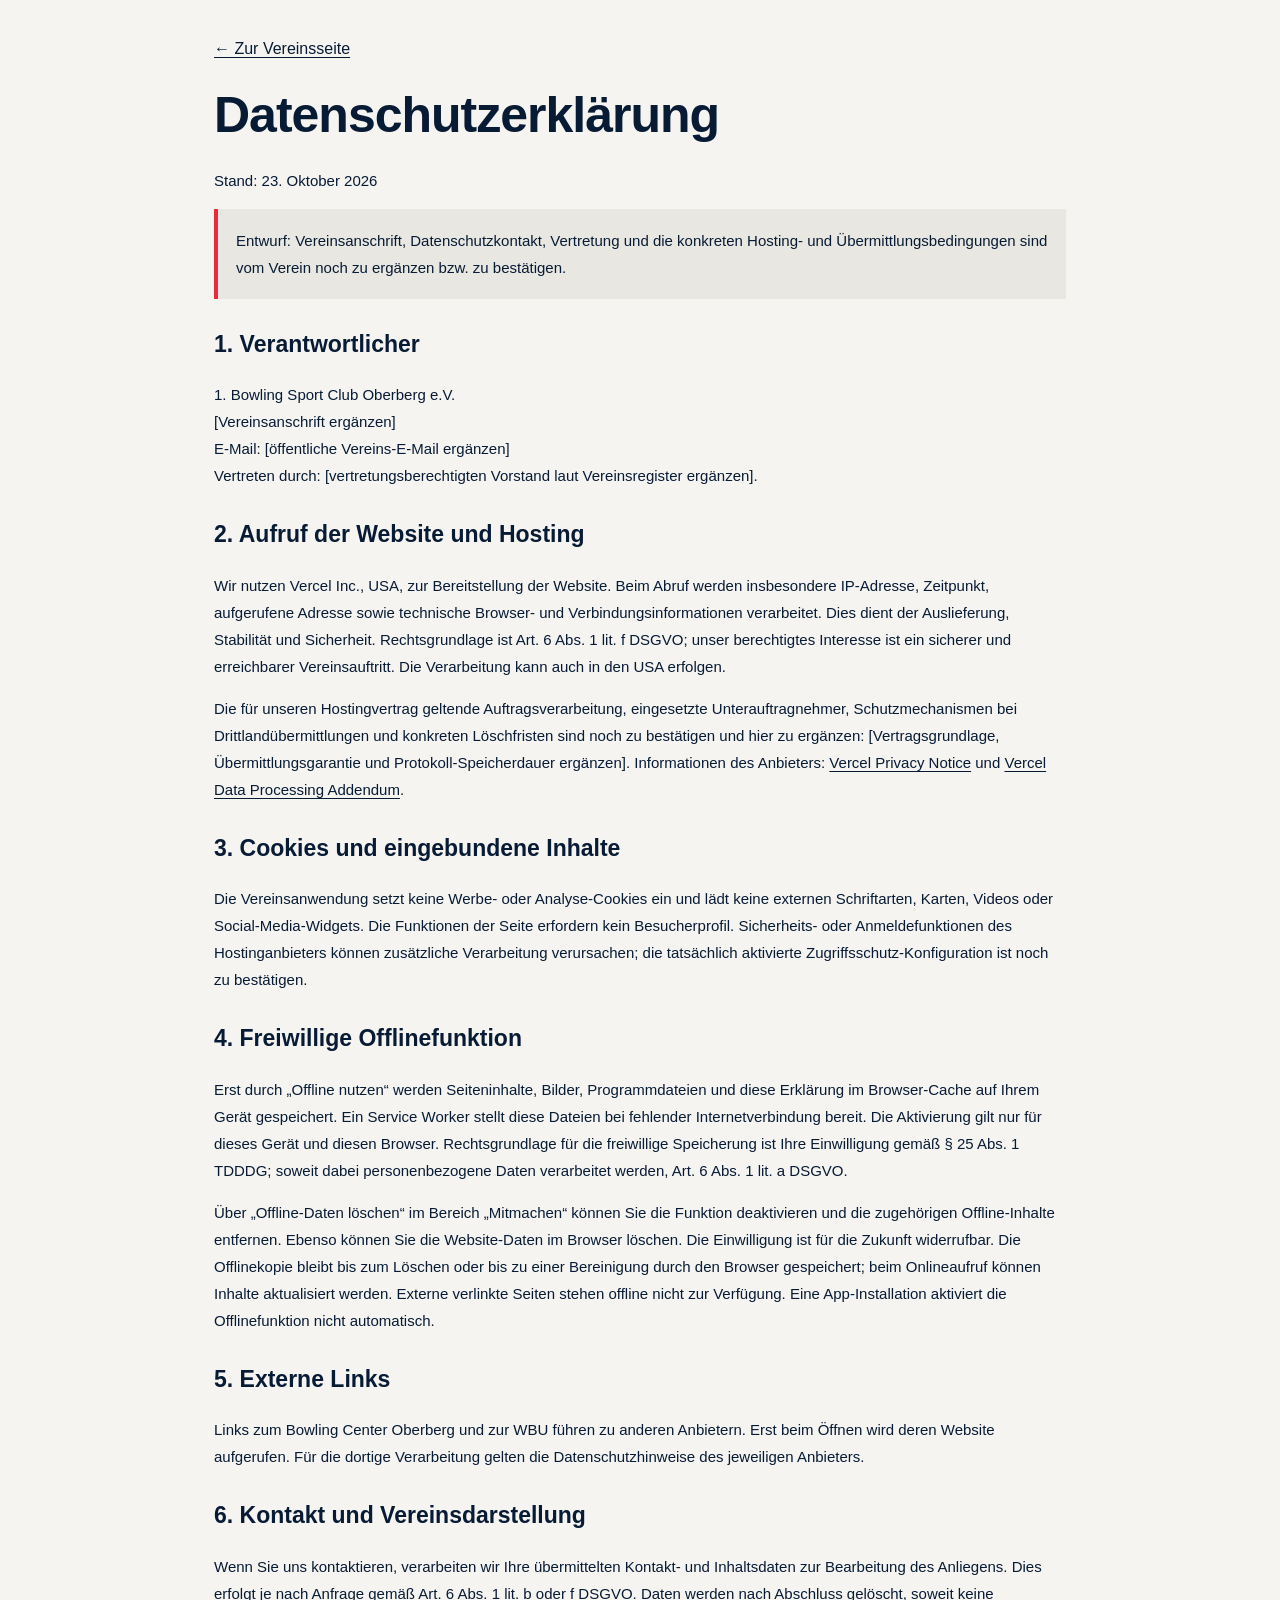
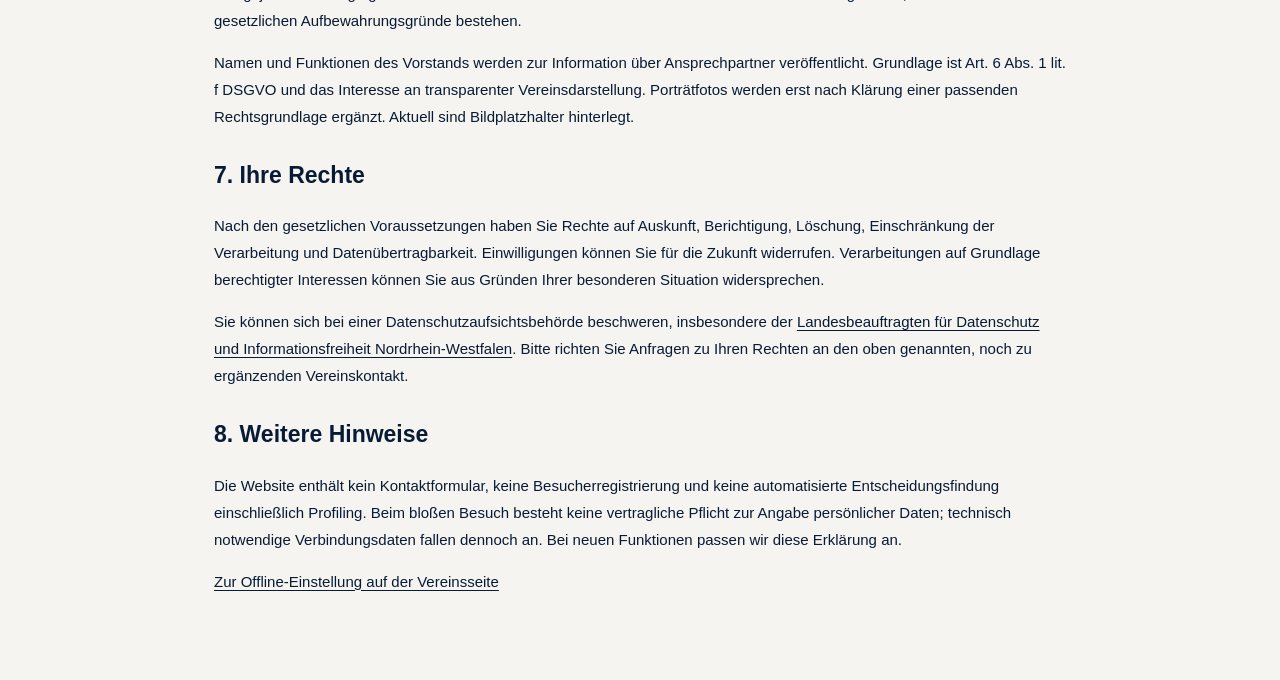
==== datenschutz.html @ ac8f7cce "Add tailored privacy notice draft with hosting, optional offline storage and rights" ====
<!doctype html>
<html lang="de"><head><meta charset="utf-8"><meta name="viewport" content="width=device-width,initial-scale=1"><meta name="robots" content="noindex,nofollow"><meta name="theme-color" content="#071b35"><title>Datenschutz · 1. BSC Oberberg e.V.</title><link rel="stylesheet" href="/style.css"><style>.privacy-page{max-width:900px;margin:auto;padding:40px 24px 70px}.privacy-page h1{font-size:clamp(32px,6vw,50px);letter-spacing:-1px}.privacy-page h2{font-size:23px;letter-spacing:0;margin-top:32px}.privacy-page p{font-size:15px;line-height:1.8}.privacy-page a{text-decoration:underline;text-underline-offset:3px}.privacy-note{padding:18px;border-left:4px solid #e92c39;background:#e9e7e1}</style></head><body><main class="privacy-page"><a href="/">← Zur Vereinsseite</a><h1>Datenschutzerklärung</h1><p>Stand: 23. Oktober 2026</p><p class="privacy-note">Entwurf: Vereinsanschrift, Datenschutzkontakt, Vertretung und die konkreten Hosting- und Übermittlungsbedingungen sind vom Verein noch zu ergänzen bzw. zu bestätigen.</p>
<h2>1. Verantwortlicher</h2><p>1. Bowling Sport Club Oberberg e.V.<br>[Vereinsanschrift ergänzen]<br>E-Mail: [öffentliche Vereins-E-Mail ergänzen]<br>Vertreten durch: [vertretungsberechtigten Vorstand laut Vereinsregister ergänzen].</p>
<h2>2. Aufruf der Website und Hosting</h2><p>Wir nutzen Vercel Inc., USA, zur Bereitstellung der Website. Beim Abruf werden insbesondere IP-Adresse, Zeitpunkt, aufgerufene Adresse sowie technische Browser- und Verbindungsinformationen verarbeitet. Dies dient der Auslieferung, Stabilität und Sicherheit. Rechtsgrundlage ist Art. 6 Abs. 1 lit. f DSGVO; unser berechtigtes Interesse ist ein sicherer und erreichbarer Vereinsauftritt. Die Verarbeitung kann auch in den USA erfolgen.</p><p>Die für unseren Hostingvertrag geltende Auftragsverarbeitung, eingesetzte Unterauftragnehmer, Schutzmechanismen bei Drittlandübermittlungen und konkreten Löschfristen sind noch zu bestätigen und hier zu ergänzen: [Vertragsgrundlage, Übermittlungsgarantie und Protokoll-Speicherdauer ergänzen]. Informationen des Anbieters: <a href="https://vercel.com/legal/privacy-notice" target="_blank" rel="noopener noreferrer">Vercel Privacy Notice</a> und <a href="https://vercel.com/legal/dpa" target="_blank" rel="noopener noreferrer">Vercel Data Processing Addendum</a>.</p>
<h2>3. Cookies und eingebundene Inhalte</h2><p>Die Vereinsanwendung setzt keine Werbe- oder Analyse-Cookies ein und lädt keine externen Schriftarten, Karten, Videos oder Social-Media-Widgets. Die Funktionen der Seite erfordern kein Besucherprofil. Sicherheits- oder Anmeldefunktionen des Hostinganbieters können zusätzliche Verarbeitung verursachen; die tatsächlich aktivierte Zugriffsschutz-Konfiguration ist noch zu bestätigen.</p>
<h2>4. Freiwillige Offlinefunktion</h2><p>Erst durch „Offline nutzen“ werden Seiteninhalte, Bilder, Programmdateien und diese Erklärung im Browser-Cache auf Ihrem Gerät gespeichert. Ein Service Worker stellt diese Dateien bei fehlender Internetverbindung bereit. Die Aktivierung gilt nur für dieses Gerät und diesen Browser. Rechtsgrundlage für die freiwillige Speicherung ist Ihre Einwilligung gemäß § 25 Abs. 1 TDDDG; soweit dabei personenbezogene Daten verarbeitet werden, Art. 6 Abs. 1 lit. a DSGVO.</p><p>Über „Offline-Daten löschen“ im Bereich „Mitmachen“ können Sie die Funktion deaktivieren und die zugehörigen Offline-Inhalte entfernen. Ebenso können Sie die Website-Daten im Browser löschen. Die Einwilligung ist für die Zukunft widerrufbar. Die Offlinekopie bleibt bis zum Löschen oder bis zu einer Bereinigung durch den Browser gespeichert; beim Onlineaufruf können Inhalte aktualisiert werden. Externe verlinkte Seiten stehen offline nicht zur Verfügung. Eine App-Installation aktiviert die Offlinefunktion nicht automatisch.</p>
<h2>5. Externe Links</h2><p>Links zum Bowling Center Oberberg und zur WBU führen zu anderen Anbietern. Erst beim Öffnen wird deren Website aufgerufen. Für die dortige Verarbeitung gelten die Datenschutzhinweise des jeweiligen Anbieters.</p>
<h2>6. Kontakt und Vereinsdarstellung</h2><p>Wenn Sie uns kontaktieren, verarbeiten wir Ihre übermittelten Kontakt- und Inhaltsdaten zur Bearbeitung des Anliegens. Dies erfolgt je nach Anfrage gemäß Art. 6 Abs. 1 lit. b oder f DSGVO. Daten werden nach Abschluss gelöscht, soweit keine gesetzlichen Aufbewahrungsgründe bestehen.</p><p>Namen und Funktionen des Vorstands werden zur Information über Ansprechpartner veröffentlicht. Grundlage ist Art. 6 Abs. 1 lit. f DSGVO und das Interesse an transparenter Vereinsdarstellung. Porträtfotos werden erst nach Klärung einer passenden Rechtsgrundlage ergänzt. Aktuell sind Bildplatzhalter hinterlegt.</p>
<h2>7. Ihre Rechte</h2><p>Nach den gesetzlichen Voraussetzungen haben Sie Rechte auf Auskunft, Berichtigung, Löschung, Einschränkung der Verarbeitung und Datenübertragbarkeit. Einwilligungen können Sie für die Zukunft widerrufen. Verarbeitungen auf Grundlage berechtigter Interessen können Sie aus Gründen Ihrer besonderen Situation widersprechen.</p><p>Sie können sich bei einer Datenschutzaufsichtsbehörde beschweren, insbesondere der <a href="https://www.ldi.nrw.de/" target="_blank" rel="noopener noreferrer">Landesbeauftragten für Datenschutz und Informationsfreiheit Nordrhein-Westfalen</a>. Bitte richten Sie Anfragen zu Ihren Rechten an den oben genannten, noch zu ergänzenden Vereinskontakt.</p>
<h2>8. Weitere Hinweise</h2><p>Die Website enthält kein Kontaktformular, keine Besucherregistrierung und keine automatisierte Entscheidungsfindung einschließlich Profiling. Beim bloßen Besuch besteht keine vertragliche Pflicht zur Angabe persönlicher Daten; technisch notwendige Verbindungsdaten fallen dennoch an. Bei neuen Funktionen passen wir diese Erklärung an.</p><p><a href="/#mitmachen">Zur Offline-Einstellung auf der Vereinsseite</a></p></main></body></html>
---- style.css ----
:root{--navy:#071b35;--red:#e92c39;--paper:#f5f4f0;--muted:#a8b5c7}*{box-sizing:border-box}html{scroll-behavior:smooth;scroll-padding-top:90px}body{margin:0;color:var(--navy);font-family:Arial,Helvetica,sans-serif;background:var(--paper)}a{color:inherit;text-decoration:none}button{font:inherit;cursor:pointer}button:focus-visible,a:focus-visible,summary:focus-visible{outline:3px solid #ed4a57;outline-offset:5px} .preview{background:#e9e7e1;text-align:center;padding:9px 15px;font-size:10px;letter-spacing:1.8px;font-weight:700}.preview span{font-weight:400;letter-spacing:.5px}header{height:97px;display:flex;align-items:center;justify-content:space-between;padding:0 7%;background:var(--navy);color:white;border-bottom:1px solid #ffffff1a}.brand{display:flex;align-items:center;gap:14px;font-weight:800;letter-spacing:1px}.brand img{height:64px;width:64px;object-fit:contain}.brand small{display:block;font-size:10px;font-weight:400;color:#b9c3cf;margin-top:7px;letter-spacing:1.4px}nav{display:flex;align-items:center;gap:34px;font-size:13px}.nav-cta{border:1px solid #ffffff50;padding:13px 20px}.nav-cta span{margin-left:15px}.menu{display:none}.hero{background:var(--navy);color:white;min-height:690px;display:grid;grid-template-columns:1.05fr 1fr;padding:72px 7% 85px;position:relative;overflow:hidden}.eyebrow{font-size:10px;letter-spacing:2.8px;font-weight:700;display:flex;align-items:center;gap:10px;color:#c7cfda}.eyebrow>span{width:7px;height:7px;background:var(--red);border-radius:100%}h1{font-size:clamp(55px,5.9vw,90px);line-height:1.02;letter-spacing:-4px;margin:32px 0 26px;font-weight:850}em{font-style:normal;color:var(--red)}.hero p{color:#b8c4d3;line-height:1.8;font-size:15px;max-width:420px}.actions{display:flex;align-items:center;gap:28px;margin-top:32px}.button{display:inline-flex;justify-content:space-between;align-items:center;gap:24px;padding:18px 22px;font-size:12px;font-weight:700;border:0}.red{background:var(--red);color:white}.button:hover{filter:brightness(1.1)}.text-link{font-size:12px}.text-link span{margin-left:12px}.hero-art{position:relative;display:flex;align-items:center;justify-content:center;isolation:isolate}.hero-art>img{width:95%;max-width:510px;position:relative;z-index:1;filter:drop-shadow(0 22px 28px #0004)}.orbit{position:absolute;border:1px solid #ffffff0d;border-radius:50%;width:530px;height:530px;z-index:-1}.orbit.two{width:650px;height:650px}.hero-art:before{content:"";position:absolute;width:80%;height:80%;background:radial-gradient(ellipse,#234b713d,transparent 70%);z-index:-1}.vertical{position:absolute;right:-45px;writing-mode:vertical-rl;font-size:8px;letter-spacing:3px;color:#8797ad}.year{position:absolute;right:4%;bottom:-25px;display:flex;align-items:center;gap:15px}.year b{font-size:35px;font-style:italic;letter-spacing:-1px}.year span{width:90px;font-size:8px;letter-spacing:1.5px;line-height:1.8;color:#8797ad}.scroll{position:absolute;bottom:28px;left:7%;font-size:8px;letter-spacing:2px;color:#a8b5c7}.scroll span{margin-left:25px;font-size:16px}.ticker{display:flex;gap:45px;align-items:center;justify-content:center;background:var(--red);color:white;padding:21px 10px;overflow:hidden;white-space:nowrap;font-size:12px;letter-spacing:2px;font-weight:700}.ticker b{font-size:20px}.section{padding:95px 7%}.dark{color:#687484}.about{display:grid;grid-template-columns:1.2fr 1fr;gap:45px 75px}h2{font-size:clamp(32px,3.4vw,49px);line-height:1.15;letter-spacing:-1.8px;margin:24px 0}h2 em{display:inline}.about-copy{padding-top:24px}.about-copy p{font-size:14px;line-height:1.85;color:#66707c}.about-copy .lead{font-size:18px;color:var(--navy);font-weight:700}.inline-link{font-size:12px;font-weight:700;display:inline-block;border-bottom:1px solid var(--red);padding-bottom:8px;margin-top:10px}.values{grid-column:1/-1;display:grid;grid-template-columns:repeat(3,1fr);border-top:1px solid #ccd0d3;margin-top:20px}.values article{padding:30px 35px 0 0}.values article+article{border-left:1px solid #ccd0d3;padding-left:35px}.values span{font-size:10px;color:var(--red);letter-spacing:2px}h3{font-size:23px;letter-spacing:-.5px;margin:20px 0 12px}.values p{font-size:13px;line-height:1.8;color:#66707c}.sport{display:grid;grid-template-columns:1fr 1fr;background:var(--navy);color:white;min-height:510px}.sport-copy{padding:75px 14% 65px 12%}.sport-copy p{font-size:14px;line-height:1.8;color:#b6c2d1}.sport-copy h2{font-size:46px}.sport-facts{display:flex;gap:55px;margin-top:30px}.sport-facts b{display:block;font-size:38px;letter-spacing:-2px}.sport-facts span{display:block;font-size:8px;letter-spacing:1.5px;color:#a8b5c7;margin-top:8px}.sport-visual{position:relative;overflow:hidden;background:#102944;min-height:500px}.lane{position:absolute;height:150%;width:55%;background:#ffffff05;transform:rotate(35deg);top:-20%;border-left:1px solid #ffffff0b}.l1{left:-10%}.l2{left:30%}.l3{left:70%}.sport-visual>span{position:absolute;left:14%;bottom:45px;font-size:11px;font-weight:700;line-height:1.8;letter-spacing:3px}.ball{position:absolute;left:27%;top:43%;height:195px;width:195px;border-radius:50%;background:var(--red);box-shadow:20px 28px 0 #06192c44;transform:rotate(-22deg)}.ball i{position:absolute;width:22px;height:26px;background:var(--navy);border-radius:50%;top:30%;left:40%}.ball i:nth-child(2){top:43%;left:60%}.ball i:nth-child(3){top:52%;left:34%}.pin{position:absolute;width:53px;height:185px;top:18%;left:52%;background:#f5f4f0;border-radius:45% 45% 30% 30%;transform:rotate(22deg);box-shadow:12px 15px 0 #06192c22}.pin:after{content:"";position:absolute;top:29%;left:0;width:100%;height:9px;background:var(--red);box-shadow:0 15px 0 var(--red)}.p2{left:66%;top:27%;transform:rotate(40deg)}.p3{left:36%;top:18%;transform:rotate(-7deg)}.section-top{display:flex;justify-content:space-between;align-items:center;gap:30px}.tabs{display:flex;border-bottom:1px solid #c8cdd2}.tabs button{background:none;border:0;color:#687484;padding:14px 20px;font-size:12px}.tabs button.active{border-bottom:2px solid var(--red);color:var(--navy);font-weight:700}.empty-state{border-top:1px solid #c8cdd2;border-bottom:1px solid #c8cdd2;display:flex;align-items:center;gap:35px;padding:35px 0;margin-top:22px}.calendar{font-size:40px;width:80px;height:90px;display:grid;place-items:center;background:#e9e8e3;color:var(--red)}.label{font-size:8px;letter-spacing:2px;color:#7a8490}.empty-state h3{margin:8px 0 10px;font-size:22px}.empty-state p{margin:0;font-size:13px;color:#687484;max-width:580px;line-height:1.7}.circle-link{margin-left:auto;border:1px solid #c8cdd2;border-radius:50%;min-width:45px;height:45px;display:grid;place-items:center}.join{background:#e9e7e1;display:grid;grid-template-columns:1fr 1fr;padding:80px 7%;gap:100px}.join .eyebrow{color:#687484}.join h2{font-size:55px}.join p{font-size:14px;line-height:1.8;max-width:430px;color:#626d7a}.pending{display:flex;align-items:center;gap:15px;border-top:1px solid #c5c7c8;padding-top:25px;margin-top:25px}.pending>span{font-size:27px;color:var(--red)}.pending b{display:block;font-size:13px}.pending small{display:block;font-size:12px;line-height:1.7;color:#687484;margin-top:7px}.faq h3{font-size:24px;margin-top:5px;margin-bottom:26px}details{border-top:1px solid #c5c7c8;padding:21px 0}details:last-of-type{border-bottom:1px solid #c5c7c8}summary{cursor:pointer;font-size:13px;font-weight:700;line-height:1.6}details p{font-size:13px!important}.install{background:var(--navy);color:white;margin-top:22px}.install[hidden]{display:none}footer{padding:45px 7% 25px;background:var(--navy);color:white}.footer-brand{display:flex;align-items:center;gap:20px}.footer-brand img{width:85px}.footer-brand b{font-size:14px;line-height:1.5}.footer-brand span{display:block;font-size:10px;color:#a8b5c7;margin-top:8px}.footer-bottom{border-top:1px solid #ffffff1a;margin-top:35px;padding-top:24px;display:flex;justify-content:space-between;font-size:10px;color:#a8b5c7}.footer-bottom>div{display:flex;gap:25px}.footer-bottom button{border:0;background:none;color:inherit;padding:0;font-size:inherit}dialog{border:0;padding:40px;max-width:570px;width:90%;color:var(--navy);background:var(--paper)}dialog::backdrop{background:#071b35cc}dialog h2{font-size:30px}dialog p{font-size:14px;line-height:1.8}#close-dialog{position:absolute;right:15px;top:10px;font-size:28px;background:none;border:0;color:var(--navy)}
@media(min-width:1600px){header,.hero,.section,.join,footer{padding-left:max(7%,calc((100vw - 1400px)/2));padding-right:max(7%,calc((100vw - 1400px)/2))}}@media(max-width:900px){header{padding:0 5%;height:85px}.hero{padding:55px 5% 80px;min-height:580px}h1{font-size:60px}.hero-art>img{width:110%}.vertical{display:none}.actions{gap:20px;flex-wrap:wrap}.section{padding:65px 5%}.about{gap:30px}.sport-copy{padding:50px 9%}.sport-copy h2{font-size:36px}.join{padding:65px 5%;gap:45px}.join h2{font-size:44px}.ticker{justify-content:flex-start;gap:30px}.sport-visual{min-height:480px}.ball{left:18%;width:160px;height:160px}.pin{width:44px;height:155px}.footer-bottom{gap:20px;flex-wrap:wrap}}@media(max-width:620px){.preview{font-size:8px;letter-spacing:1px}.preview span{font-size:8px}.brand{font-size:12px;gap:9px}.brand img{width:47px;height:47px}.brand small{font-size:8px}.menu{display:flex;align-items:center;gap:12px;background:transparent;border:1px solid #ffffff40;color:white;font-size:11px;padding:10px}nav{display:none;position:absolute;top:112px;left:0;right:0;background:var(--navy);z-index:10;padding:25px 7%;border-bottom:1px solid #ffffff30;flex-wrap:wrap;gap:25px}nav.open{display:flex}.hero{grid-template-columns:1fr;padding:40px 7% 65px}.hero-copy{z-index:2}h1{font-size:57px;letter-spacing:-2.8px;margin-top:25px}.eyebrow{font-size:8px;letter-spacing:2px}.hero p{font-size:13px;max-width:350px}.actions{gap:22px}.button{padding:16px 18px;font-size:11px}.text-link{font-size:11px}.hero-art{height:330px;margin-top:35px}.hero-art>img{height:320px;width:auto;max-width:100%;object-fit:contain}.orbit{height:320px;width:320px}.orbit.two{height:400px;width:400px}.year{bottom:0;right:0}.year b{font-size:25px}.year span{font-size:7px}.scroll{font-size:7px;left:7%;bottom:22px}.ticker{font-size:10px;padding:16px 0;gap:25px}.section{padding:55px 7%}.about{grid-template-columns:1fr;gap:5px}h2{font-size:33px;letter-spacing:-1.2px}.about-copy{padding-top:0}.about-copy .lead{font-size:16px}.values{grid-template-columns:1fr;margin-top:30px}.values article,.values article+article{padding:25px 0;border-left:0;border-bottom:1px solid #ccd0d3}.values h3{font-size:23px;margin-top:10px}.values p{margin-bottom:0}.sport{grid-template-columns:1fr}.sport-visual{min-height:330px}.ball{left:31%;top:38%;width:145px;height:145px}.pin{width:43px;height:145px;top:9%;left:54%}.p2{left:65%;top:17%}.p3{left:38%;top:10%}.sport-visual>span{left:7%;bottom:22px;font-size:8px}.sport-copy{padding:45px 7%}.sport-copy h2{font-size:37px}.section-top{display:block}.tabs{width:max-content;margin-top:20px}.tabs button{padding-left:0;padding-right:28px}.empty-state{gap:15px;align-items:flex-start}.calendar{min-width:43px;width:43px;height:60px;font-size:25px}.empty-state h3{font-size:18px;line-height:1.35}.empty-state p{font-size:12px}.circle-link{display:none}.join{grid-template-columns:1fr;gap:40px;padding:50px 7%}.join h2{font-size:43px}.faq h3{margin-bottom:20px}.footer-brand img{width:70px}.footer-bottom{font-size:9px}.footer-bottom>div{gap:22px}footer{padding:35px 7% 25px}}@media(prefers-reduced-motion:reduce){html{scroll-behavior:auto}}

/* Vorstand: Bildplatzhalter bis zur Ergänzung der Porträts */
.board{border-top:1px solid #d5d7d8}.board-intro{color:#66707c;font-size:14px;line-height:1.8;max-width:600px}.board-grid{display:grid;grid-template-columns:repeat(4,minmax(0,1fr));gap:24px;margin-top:35px}.board-card{min-width:0}.portrait-placeholder{aspect-ratio:4/5;background:#e5e8ea;position:relative;overflow:hidden;display:flex;align-items:flex-end;justify-content:center;padding:22px}.portrait-placeholder:before{content:"";position:absolute;width:28%;aspect-ratio:1;border-radius:50%;background:#aab7c5;top:20%;left:36%}.portrait-placeholder:after{content:"";position:absolute;width:64%;height:42%;border-radius:50% 50% 0 0;background:#aab7c5;left:18%;bottom:15%}.portrait-placeholder span{position:relative;z-index:1;color:#526276;font-size:9px;letter-spacing:2px;font-weight:700}.board-card h3{font-size:19px;margin:20px 0 8px}.board-card p{font-size:12px;color:#66707c;margin:0}.board-card .board-status{display:inline-block;font-size:8px;letter-spacing:1.4px;color:#bd2635;margin-top:14px}@media(max-width:900px){.board-grid{grid-template-columns:repeat(2,minmax(0,1fr));gap:30px 22px}}@media(max-width:620px){.board-grid{gap:26px 16px}.portrait-placeholder{padding:15px 5px}.portrait-placeholder span{font-size:7px;letter-spacing:1px}.board-card h3{font-size:17px}}

/* Gelber Stern als Hintergrund des großen Vereinslogos */
.hero-art::after{
  content:"";
  position:absolute;
  left:50%;
  top:50%;
  width:min(118%,620px);
  aspect-ratio:1;
  background:#ffd329;
  clip-path:polygon(50% 0%,61.8% 35.1%,98% 35.1%,68.6% 56.9%,79.4% 91%,50% 70%,20.6% 91%,31.4% 56.9%,2% 35.1%,38.2% 35.1%);
  transform:translate(-50%,-50%) rotate(-12deg);
  z-index:0;
  pointer-events:none;
}
.hero-art>.year,.hero-art>.vertical{z-index:2}
@media(max-width:620px){
  .hero-art::after{width:min(116%,390px)}
}

/* Goldene Lichtkante und versetzte Rückseite für räumliche Tiefe */
.hero-art::before{
  content:"";
  position:absolute;
  left:calc(50% + 8px);
  top:calc(50% + 12px);
  width:min(118%,620px);
  height:auto;
  aspect-ratio:1;
  background:linear-gradient(135deg,#d99a0b 0%,#9b5805 60%,#633504 100%);
  clip-path:polygon(50% 0%,61.8% 35.1%,98% 35.1%,68.6% 56.9%,79.4% 91%,50% 70%,20.6% 91%,31.4% 56.9%,2% 35.1%,38.2% 35.1%);
  transform:translate(-50%,-50%) rotate(-12deg);
  filter:drop-shadow(8px 18px 14px #0007);
  z-index:-1;
  pointer-events:none;
}
.hero-art::after{
  background:
    linear-gradient(145deg,#fff9ca9c 0%,#fff4aa00 43%,#b6700033 100%),
    conic-gradient(from 0deg at 50% 48%,#fff0a0 0deg 36deg,#ffd12b 36deg 72deg,#ffdf54 72deg 108deg,#e9a814 108deg 144deg,#ffd83e 144deg 180deg,#df9511 180deg 216deg,#ffd84d 216deg 252deg,#eeb41d 252deg 288deg,#fff3aa 288deg 324deg,#ffdc45 324deg 360deg);
}
.hero-art>img{filter:drop-shadow(0 16px 12px #0006)}
@media(max-width:620px){
  .hero-art::before{width:min(116%,390px);left:calc(50% + 5px);top:calc(50% + 8px)}
}

/* Vereinsslogan unter dem großen Logo */
.hero-art .club-slogan{position:absolute;z-index:2;left:0;right:0;bottom:-45px;margin:0;max-width:none;text-align:center;font-size:clamp(16px,1.7vw,24px);font-weight:800;font-style:italic;letter-spacing:2px;line-height:1.3;color:#ffd329;text-shadow:0 3px 10px #0007}
@media(max-width:620px){.hero-art .club-slogan{bottom:-23px;font-size:17px;letter-spacing:1.5px}}

/* Weißer Slogan mit dunkler Kontur und plastischer Tiefe */
.hero-art .club-slogan{
 color:#fff;
 -webkit-text-stroke:.65px #071b35;
 paint-order:stroke fill;
 text-shadow:-1px -1px 0 #071b35,1px -1px 0 #071b35,-1px 1px 0 #071b35,1px 1px 0 #071b35,1px 2px 0 #8c9aae,2px 3px 0 #687b94,3px 4px 0 #334b69,4px 5px 0 #071b35,0 7px 9px #0009;
}

/* Slogan etwas höher und größer platzieren */
.hero-art .club-slogan{
 bottom:-23px;
 font-size:clamp(19px,2.1vw,29px);
}
@media(max-width:620px){
 .hero-art .club-slogan{bottom:-7px;font-size:21px}
}

/* Kurzer Logo-Auftritt beim Öffnen der Startseite */
.hero h1{font-size:clamp(42px,4.8vw,72px);line-height:1.06;letter-spacing:-2.5px}
@media(prefers-reduced-motion:no-preference){
 .hero-art>img{animation:bsc-logo-arrive 950ms cubic-bezier(.2,.75,.25,1) both}
 .hero-art::after{
  background:
   linear-gradient(112deg,transparent 35%,#fffce8c7 47%,#ffffffed 50%,transparent 63%),
   linear-gradient(145deg,#fff9ca9c 0%,#fff4aa00 43%,#b6700033 100%),
   conic-gradient(from 0deg at 50% 48%,#fff0a0 0deg 36deg,#ffd12b 36deg 72deg,#ffdf54 72deg 108deg,#e9a814 108deg 144deg,#ffd83e 144deg 180deg,#df9511 180deg 216deg,#ffd84d 216deg 252deg,#eeb41d 252deg 288deg,#fff3aa 288deg 324deg,#ffdc45 324deg 360deg);
  background-size:300% 100%,100% 100%,100% 100%;
  background-repeat:no-repeat;
  background-position:150% 0,0 0,0 0;
  animation:bsc-star-glint 1400ms ease-in-out 350ms both;
 }
 .hero-art .club-slogan{animation:bsc-slogan-arrive 650ms ease-out 800ms both}
 .hero-copy>.eyebrow,.hero-copy>h1,.hero-copy>p,.hero-copy>.actions{animation:bsc-copy-arrive 650ms ease-out both}
 .hero-copy>h1{animation-delay:120ms}
 .hero-copy>p{animation-delay:240ms}
 .hero-copy>.actions{animation-delay:360ms}
}
@keyframes bsc-logo-arrive{
 0%{opacity:0;transform:translateY(24px) scale(.84)}
 72%{opacity:1;transform:translateY(-3px) scale(1.025)}
 100%{opacity:1;transform:translateY(0) scale(1)}
}
@keyframes bsc-star-glint{
 from{background-position:150% 0,0 0,0 0}
 to{background-position:-50% 0,0 0,0 0}
}
@keyframes bsc-slogan-arrive{
 from{opacity:0;transform:translateY(12px)}
 to{opacity:1;transform:translateY(0)}
}
@keyframes bsc-copy-arrive{
 from{opacity:0;transform:translateY(14px)}
 to{opacity:1;transform:translateY(0)}
}
@media(max-width:620px){.hero h1{font-size:44px;letter-spacing:-2px}}

/* Ruhigerer Logo-Auftritt mit kurzem goldenen Feuerwerk */
.hero-fireworks{display:none;position:absolute;inset:0;z-index:3;pointer-events:none}
.firework-burst{position:absolute;width:0;height:0}
.firework-burst:nth-child(1){left:12%;top:17%;--burst-delay:1.1s}
.firework-burst:nth-child(2){left:85%;top:12%;--burst-delay:2s}
.firework-burst:nth-child(3){left:90%;top:69%;--burst-delay:2.9s}
.firework-burst i{position:absolute;left:-2px;top:-2px;width:4px;height:4px;border-radius:50%;background:#ffe28a;box-shadow:0 0 7px #ffcb38;opacity:0}
.firework-burst i:nth-child(3n){background:#fff9dc}
.firework-burst i:nth-child(3n + 1){background:#ffb82e}
.firework-burst::after{content:"";position:absolute;left:-8px;top:-8px;width:16px;height:16px;border:1px solid #ffe28a;border-radius:50%;opacity:0}
@media(prefers-reduced-motion:no-preference){
 .hero-art>img{animation-duration:1.9s}
 .hero-art::after{animation-duration:2.6s;animation-delay:.8s}
 .hero-art .club-slogan{animation-duration:1.1s;animation-delay:1.7s}
 .hero-copy>.eyebrow,.hero-copy>h1,.hero-copy>p,.hero-copy>.actions{animation-duration:1s}
 .hero-copy>h1{animation-delay:.2s}
 .hero-copy>p{animation-delay:.4s}
 .hero-copy>.actions{animation-delay:.6s}
 .hero-fireworks{display:block}
 .firework-burst i{animation:bsc-firework-spark 1.65s cubic-bezier(.12,.5,.3,1) var(--burst-delay) both}
 .firework-burst::after{animation:bsc-firework-ring 1s ease-out var(--burst-delay) both}
}
@keyframes bsc-firework-spark{
 0%{opacity:0;transform:translate(0,0) scale(.25)}
 8%{opacity:1}
 65%{opacity:.85}
 100%{opacity:0;transform:translate(var(--spark-x),var(--spark-y)) scale(.2)}
}
@keyframes bsc-firework-ring{
 0%{opacity:0;transform:scale(.2)}
 12%{opacity:.6}
 100%{opacity:0;transform:scale(4)}
}
@media(max-width:620px){
 .firework-burst:nth-child(1){left:13%;top:15%}
 .firework-burst:nth-child(2){left:86%;top:12%}
 .firework-burst:nth-child(3){left:86%;top:71%}
 .firework-burst i{width:3px;height:3px}
}

/* Slogan näher ans Logo und etwas präsenter */
.hero-art .club-slogan{bottom:-7px;font-size:clamp(22px,2.4vw,34px)}
@media(max-width:620px){.hero-art .club-slogan{bottom:7px;font-size:24px;letter-spacing:1px}}

/* Logo zuerst, Begrüßung darunter; Slogan mit mehr Abstand */
.hero{grid-template-columns:minmax(0,1fr);gap:0;padding-top:48px;padding-bottom:85px}
.hero-art{width:min(100%,560px);height:510px;margin:0 auto 65px}
.hero-copy{width:100%;max-width:900px;margin:0 auto;text-align:center}
.hero-copy>.eyebrow{justify-content:center}
.hero-copy>p{max-width:580px;margin-left:auto;margin-right:auto}
.hero-copy>.actions{justify-content:center}
.hero-art .club-slogan{bottom:-27px}
@media(max-width:900px){.hero-art{width:min(100%,480px);height:450px}}
@media(max-width:620px){
 .hero{padding-top:30px}
 .hero-art{width:100%;max-width:360px;height:330px;margin:0 auto 60px}
 .hero-art .club-slogan{bottom:-13px}
 .hero-copy>h1{margin-top:24px}
}

/* Mobiles Menü direkt unter dem Header ohne Entwurfsbanner */
@media(max-width:620px){header{position:relative}header nav{top:100%}}

/* Zwei Konfettikanonen für den einmaligen Logo-Auftritt */
.hero-confetti{display:none;position:absolute;inset:0;z-index:3;pointer-events:none;overflow:visible}
.confetti-cannon{position:absolute;bottom:15%;width:0;height:0}
.confetti-cannon.left{left:5%}
.confetti-cannon.right{right:5%}
.confetti-cannon i{position:absolute;display:block;width:8px;height:5px;background:var(--confetti-color);border-radius:1px;opacity:0}
.confetti-cannon i:nth-child(4n){width:5px;height:5px;border-radius:50%}
.confetti-cannon i:nth-child(5n){width:4px;height:11px}
@media(prefers-reduced-motion:no-preference){
 .hero-confetti{display:block}
 .confetti-cannon i{animation:bsc-confetti-flight var(--confetti-duration) cubic-bezier(.15,.55,.4,1) var(--confetti-delay) both}
}
@keyframes bsc-confetti-flight{
 0%{opacity:0;transform:translate(0,0) rotate(0deg) scale(.3)}
 6%{opacity:1}
 42%{opacity:1;transform:translate(calc(var(--confetti-x) * .65),var(--confetti-y)) rotate(calc(var(--confetti-spin) * .45)) scale(1)}
 80%{opacity:1}
 100%{opacity:0;transform:translate(var(--confetti-x),calc(var(--confetti-y) + 230px)) rotate(var(--confetti-spin)) scale(.65)}
}
@media(max-width:620px){
 .confetti-cannon.left{left:8%}
 .confetti-cannon.right{right:8%}
 .confetti-cannon i{width:6px;height:4px}
 .hero-confetti{transform:scale(.8);transform-origin:50% 80%}
}

/* Logo, Glanz, Feuerwerk und Konfetti starten alle fünf Sekunden neu */
@media(prefers-reduced-motion:no-preference){
 .hero-art>img{animation:bsc-logo-loop 5s cubic-bezier(.2,.75,.25,1) infinite both}
 .hero-art::after{animation:bsc-glint-loop 5s ease-in-out infinite both}
 .hero-art .club-slogan{animation:bsc-slogan-loop 5s ease-out infinite both}
 .firework-burst i{animation:bsc-spark-loop 5s cubic-bezier(.12,.5,.3,1) var(--burst-delay) infinite both}
 .firework-burst::after{animation:bsc-ring-loop 5s ease-out var(--burst-delay) infinite both}
 .confetti-cannon i{animation:bsc-confetti-loop 5s cubic-bezier(.15,.55,.4,1) var(--confetti-delay) infinite both}
}
@keyframes bsc-logo-loop{
 0%{opacity:0;transform:translateY(24px) scale(.84)}
 28%{opacity:1;transform:translateY(-3px) scale(1.025)}
 38%,100%{opacity:1;transform:translateY(0) scale(1)}
}
@keyframes bsc-glint-loop{
 0%,16%{background-position:150% 0,0 0,0 0}
 68%,100%{background-position:-50% 0,0 0,0 0}
}
@keyframes bsc-slogan-loop{
 0%,34%{opacity:0;transform:translateY(12px)}
 56%,100%{opacity:1;transform:translateY(0)}
}
@keyframes bsc-spark-loop{
 0%{opacity:0;transform:translate(0,0) scale(.25)}
 3%{opacity:1}
 22%{opacity:.85}
 33%,100%{opacity:0;transform:translate(var(--spark-x),var(--spark-y)) scale(.2)}
}
@keyframes bsc-ring-loop{
 0%{opacity:0;transform:scale(.2)}
 3%{opacity:.6}
 20%,100%{opacity:0;transform:scale(4)}
}
@keyframes bsc-confetti-loop{
 0%{opacity:0;transform:translate(0,0) rotate(0deg) scale(.3)}
 4%{opacity:1}
 27%{opacity:1;transform:translate(calc(var(--confetti-x) * .65),var(--confetti-y)) rotate(calc(var(--confetti-spin) * .45)) scale(1)}
 51%{opacity:1}
 65%,100%{opacity:0;transform:translate(var(--confetti-x),calc(var(--confetti-y) + 230px)) rotate(var(--confetti-spin)) scale(.65)}
}
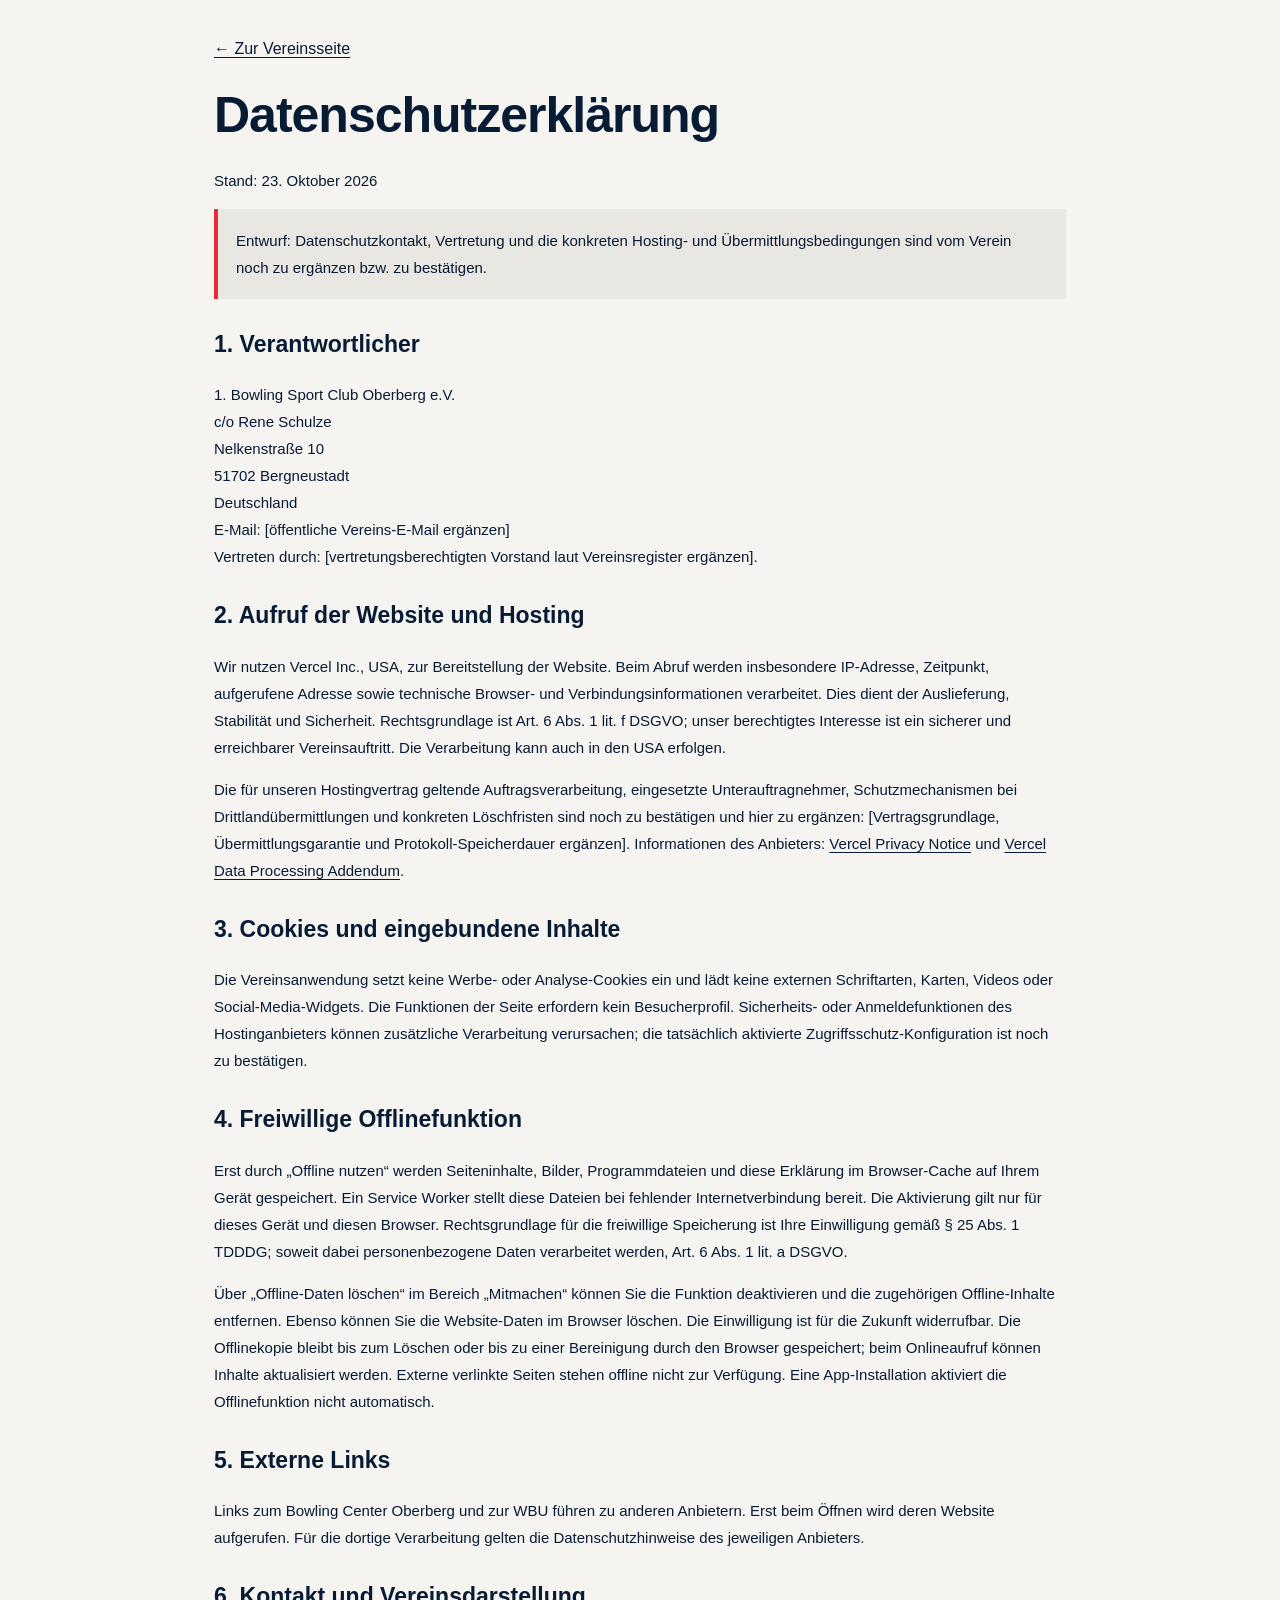
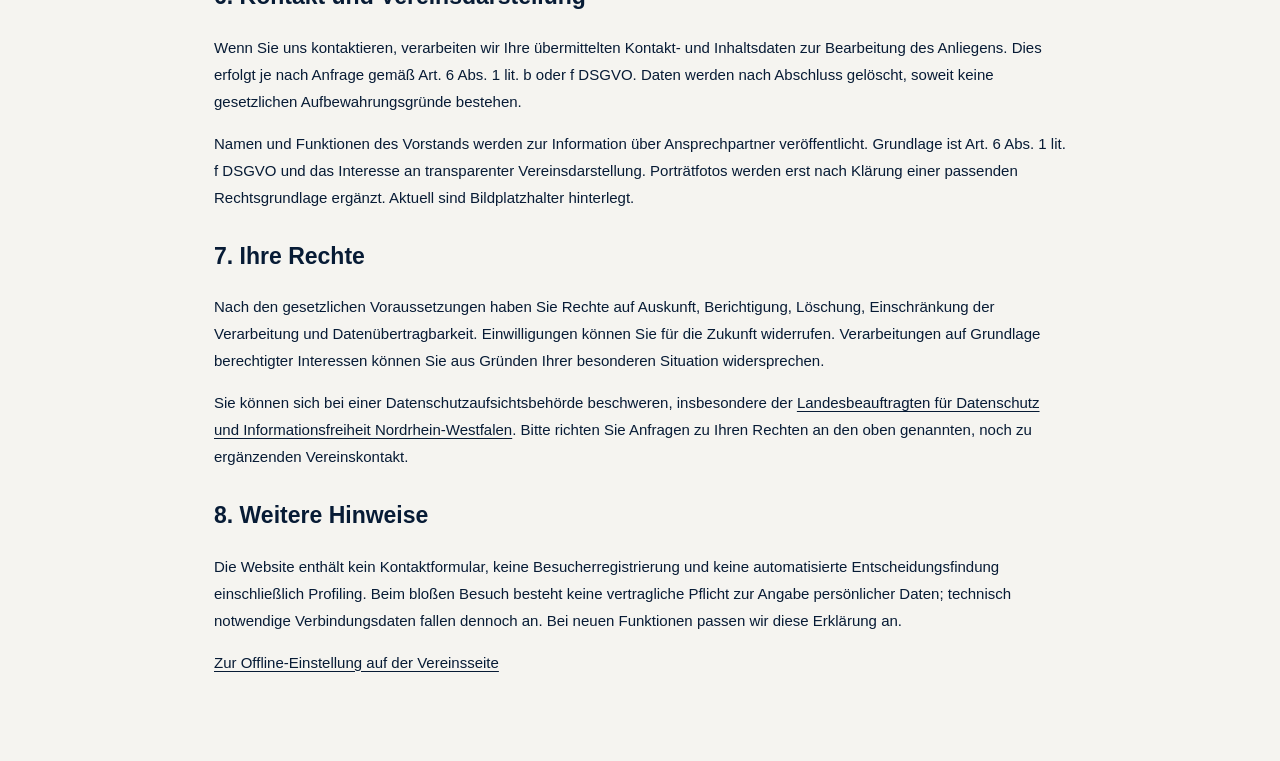
==== commit 52ab2000: "Add confirmed club address to privacy notice" ====
--- a/datenschutz.html
+++ b/datenschutz.html
@@ -1,6 +1,6 @@
 <!doctype html>
-<html lang="de"><head><meta charset="utf-8"><meta name="viewport" content="width=device-width,initial-scale=1"><meta name="robots" content="noindex,nofollow"><meta name="theme-color" content="#071b35"><title>Datenschutz · 1. BSC Oberberg e.V.</title><link rel="stylesheet" href="/style.css"><style>.privacy-page{max-width:900px;margin:auto;padding:40px 24px 70px}.privacy-page h1{font-size:clamp(32px,6vw,50px);letter-spacing:-1px}.privacy-page h2{font-size:23px;letter-spacing:0;margin-top:32px}.privacy-page p{font-size:15px;line-height:1.8}.privacy-page a{text-decoration:underline;text-underline-offset:3px}.privacy-note{padding:18px;border-left:4px solid #e92c39;background:#e9e7e1}</style></head><body><main class="privacy-page"><a href="/">← Zur Vereinsseite</a><h1>Datenschutzerklärung</h1><p>Stand: 23. Oktober 2026</p><p class="privacy-note">Entwurf: Vereinsanschrift, Datenschutzkontakt, Vertretung und die konkreten Hosting- und Übermittlungsbedingungen sind vom Verein noch zu ergänzen bzw. zu bestätigen.</p>
-<h2>1. Verantwortlicher</h2><p>1. Bowling Sport Club Oberberg e.V.<br>[Vereinsanschrift ergänzen]<br>E-Mail: [öffentliche Vereins-E-Mail ergänzen]<br>Vertreten durch: [vertretungsberechtigten Vorstand laut Vereinsregister ergänzen].</p>
+<html lang="de"><head><meta charset="utf-8"><meta name="viewport" content="width=device-width,initial-scale=1"><meta name="robots" content="noindex,nofollow"><meta name="theme-color" content="#071b35"><title>Datenschutz · 1. BSC Oberberg e.V.</title><link rel="stylesheet" href="/style.css"><style>.privacy-page{max-width:900px;margin:auto;padding:40px 24px 70px}.privacy-page h1{font-size:clamp(32px,6vw,50px);letter-spacing:-1px}.privacy-page h2{font-size:23px;letter-spacing:0;margin-top:32px}.privacy-page p{font-size:15px;line-height:1.8}.privacy-page a{text-decoration:underline;text-underline-offset:3px}.privacy-note{padding:18px;border-left:4px solid #e92c39;background:#e9e7e1}</style></head><body><main class="privacy-page"><a href="/">← Zur Vereinsseite</a><h1>Datenschutzerklärung</h1><p>Stand: 23. Oktober 2026</p><p class="privacy-note">Entwurf: Datenschutzkontakt, Vertretung und die konkreten Hosting- und Übermittlungsbedingungen sind vom Verein noch zu ergänzen bzw. zu bestätigen.</p>
+<h2>1. Verantwortlicher</h2><p>1. Bowling Sport Club Oberberg e.V.<br>c/o Rene Schulze<br>Nelkenstraße 10<br>51702 Bergneustadt<br>Deutschland<br>E-Mail: [öffentliche Vereins-E-Mail ergänzen]<br>Vertreten durch: [vertretungsberechtigten Vorstand laut Vereinsregister ergänzen].</p>
 <h2>2. Aufruf der Website und Hosting</h2><p>Wir nutzen Vercel Inc., USA, zur Bereitstellung der Website. Beim Abruf werden insbesondere IP-Adresse, Zeitpunkt, aufgerufene Adresse sowie technische Browser- und Verbindungsinformationen verarbeitet. Dies dient der Auslieferung, Stabilität und Sicherheit. Rechtsgrundlage ist Art. 6 Abs. 1 lit. f DSGVO; unser berechtigtes Interesse ist ein sicherer und erreichbarer Vereinsauftritt. Die Verarbeitung kann auch in den USA erfolgen.</p><p>Die für unseren Hostingvertrag geltende Auftragsverarbeitung, eingesetzte Unterauftragnehmer, Schutzmechanismen bei Drittlandübermittlungen und konkreten Löschfristen sind noch zu bestätigen und hier zu ergänzen: [Vertragsgrundlage, Übermittlungsgarantie und Protokoll-Speicherdauer ergänzen]. Informationen des Anbieters: <a href="https://vercel.com/legal/privacy-notice" target="_blank" rel="noopener noreferrer">Vercel Privacy Notice</a> und <a href="https://vercel.com/legal/dpa" target="_blank" rel="noopener noreferrer">Vercel Data Processing Addendum</a>.</p>
 <h2>3. Cookies und eingebundene Inhalte</h2><p>Die Vereinsanwendung setzt keine Werbe- oder Analyse-Cookies ein und lädt keine externen Schriftarten, Karten, Videos oder Social-Media-Widgets. Die Funktionen der Seite erfordern kein Besucherprofil. Sicherheits- oder Anmeldefunktionen des Hostinganbieters können zusätzliche Verarbeitung verursachen; die tatsächlich aktivierte Zugriffsschutz-Konfiguration ist noch zu bestätigen.</p>
 <h2>4. Freiwillige Offlinefunktion</h2><p>Erst durch „Offline nutzen“ werden Seiteninhalte, Bilder, Programmdateien und diese Erklärung im Browser-Cache auf Ihrem Gerät gespeichert. Ein Service Worker stellt diese Dateien bei fehlender Internetverbindung bereit. Die Aktivierung gilt nur für dieses Gerät und diesen Browser. Rechtsgrundlage für die freiwillige Speicherung ist Ihre Einwilligung gemäß § 25 Abs. 1 TDDDG; soweit dabei personenbezogene Daten verarbeitet werden, Art. 6 Abs. 1 lit. a DSGVO.</p><p>Über „Offline-Daten löschen“ im Bereich „Mitmachen“ können Sie die Funktion deaktivieren und die zugehörigen Offline-Inhalte entfernen. Ebenso können Sie die Website-Daten im Browser löschen. Die Einwilligung ist für die Zukunft widerrufbar. Die Offlinekopie bleibt bis zum Löschen oder bis zu einer Bereinigung durch den Browser gespeichert; beim Onlineaufruf können Inhalte aktualisiert werden. Externe verlinkte Seiten stehen offline nicht zur Verfügung. Eine App-Installation aktiviert die Offlinefunktion nicht automatisch.</p>
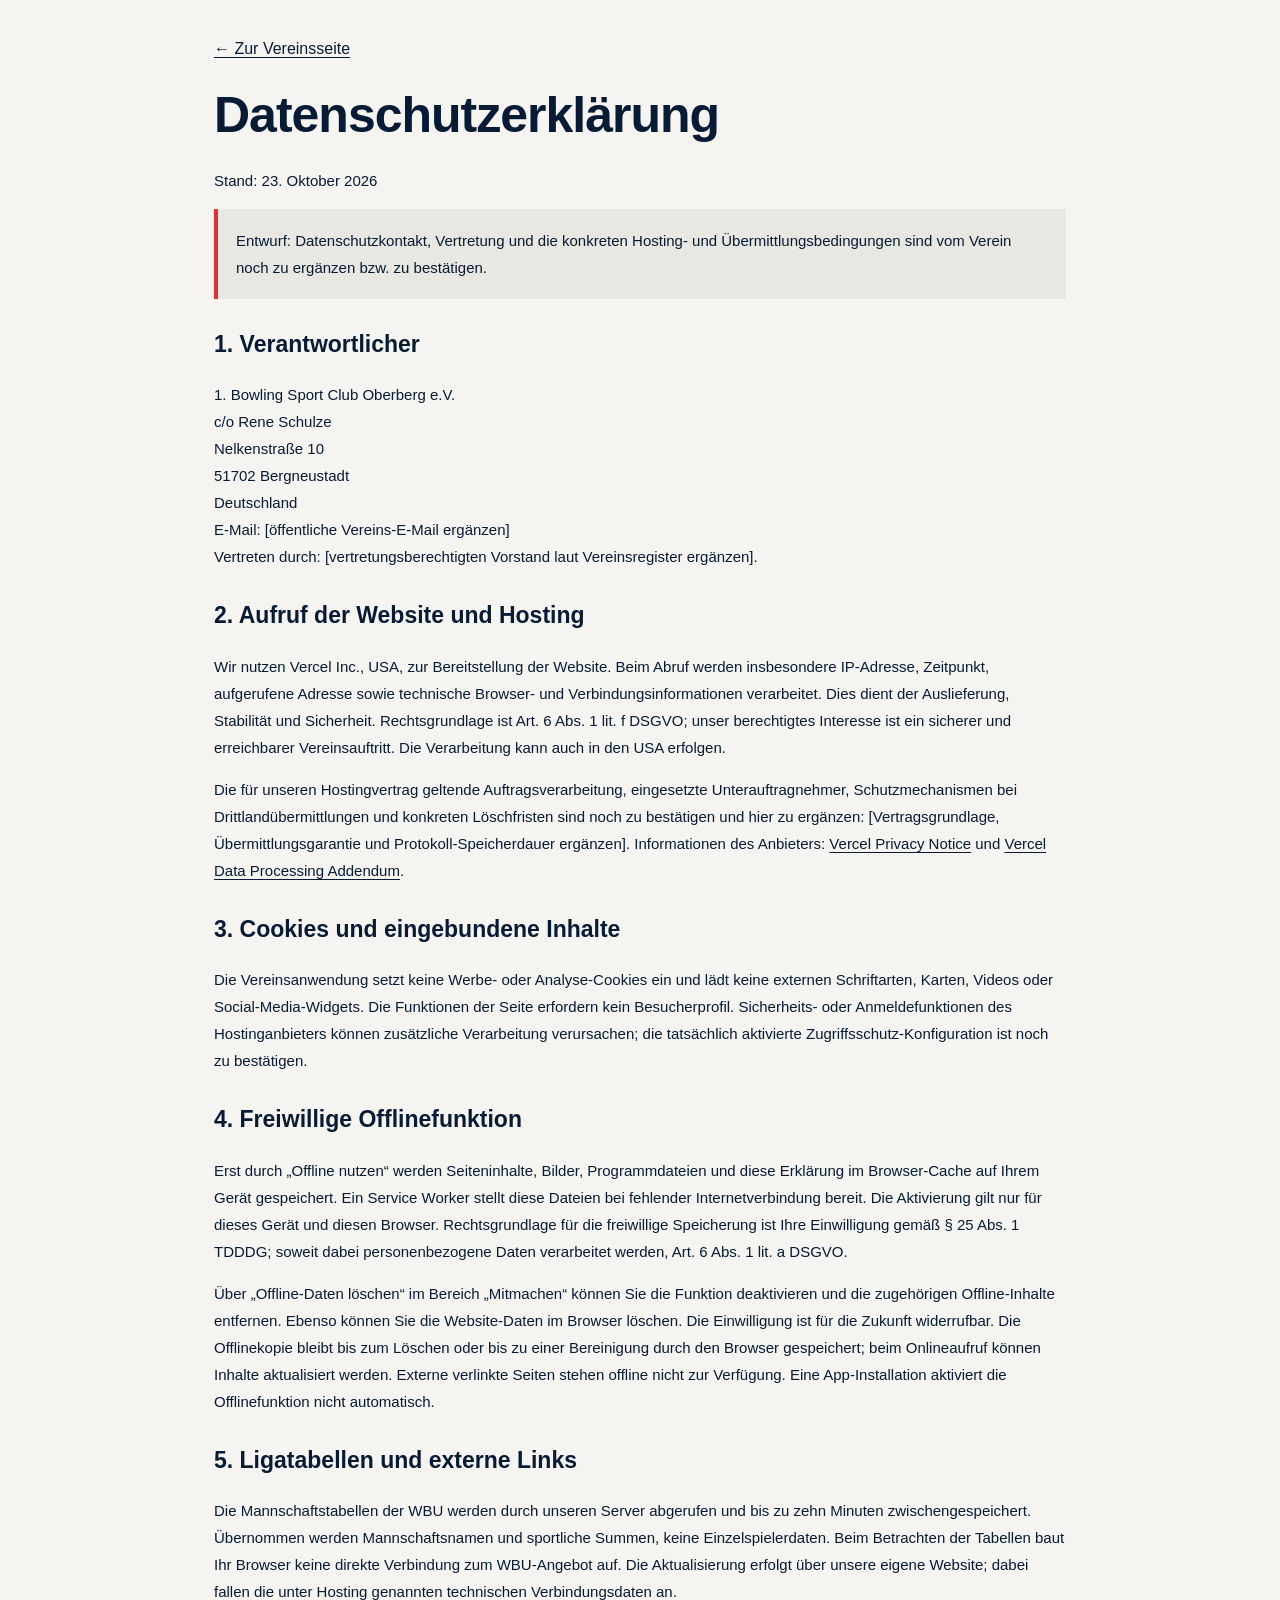
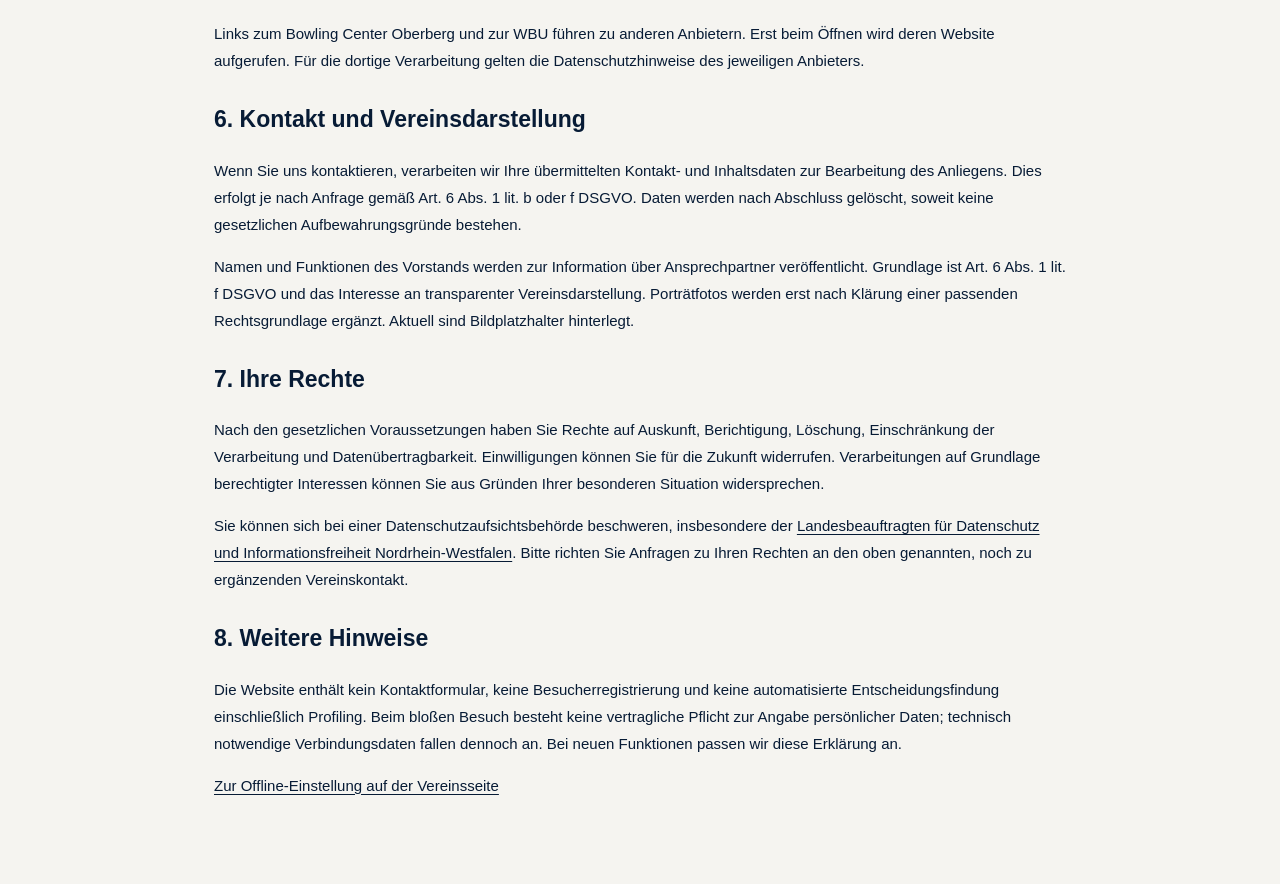
==== commit 3deb8d10: "Explain server-side WBU standings retrieval in privacy notice" ====
--- a/datenschutz.html
+++ b/datenschutz.html
@@ -4,7 +4,7 @@
 <h2>2. Aufruf der Website und Hosting</h2><p>Wir nutzen Vercel Inc., USA, zur Bereitstellung der Website. Beim Abruf werden insbesondere IP-Adresse, Zeitpunkt, aufgerufene Adresse sowie technische Browser- und Verbindungsinformationen verarbeitet. Dies dient der Auslieferung, Stabilität und Sicherheit. Rechtsgrundlage ist Art. 6 Abs. 1 lit. f DSGVO; unser berechtigtes Interesse ist ein sicherer und erreichbarer Vereinsauftritt. Die Verarbeitung kann auch in den USA erfolgen.</p><p>Die für unseren Hostingvertrag geltende Auftragsverarbeitung, eingesetzte Unterauftragnehmer, Schutzmechanismen bei Drittlandübermittlungen und konkreten Löschfristen sind noch zu bestätigen und hier zu ergänzen: [Vertragsgrundlage, Übermittlungsgarantie und Protokoll-Speicherdauer ergänzen]. Informationen des Anbieters: <a href="https://vercel.com/legal/privacy-notice" target="_blank" rel="noopener noreferrer">Vercel Privacy Notice</a> und <a href="https://vercel.com/legal/dpa" target="_blank" rel="noopener noreferrer">Vercel Data Processing Addendum</a>.</p>
 <h2>3. Cookies und eingebundene Inhalte</h2><p>Die Vereinsanwendung setzt keine Werbe- oder Analyse-Cookies ein und lädt keine externen Schriftarten, Karten, Videos oder Social-Media-Widgets. Die Funktionen der Seite erfordern kein Besucherprofil. Sicherheits- oder Anmeldefunktionen des Hostinganbieters können zusätzliche Verarbeitung verursachen; die tatsächlich aktivierte Zugriffsschutz-Konfiguration ist noch zu bestätigen.</p>
 <h2>4. Freiwillige Offlinefunktion</h2><p>Erst durch „Offline nutzen“ werden Seiteninhalte, Bilder, Programmdateien und diese Erklärung im Browser-Cache auf Ihrem Gerät gespeichert. Ein Service Worker stellt diese Dateien bei fehlender Internetverbindung bereit. Die Aktivierung gilt nur für dieses Gerät und diesen Browser. Rechtsgrundlage für die freiwillige Speicherung ist Ihre Einwilligung gemäß § 25 Abs. 1 TDDDG; soweit dabei personenbezogene Daten verarbeitet werden, Art. 6 Abs. 1 lit. a DSGVO.</p><p>Über „Offline-Daten löschen“ im Bereich „Mitmachen“ können Sie die Funktion deaktivieren und die zugehörigen Offline-Inhalte entfernen. Ebenso können Sie die Website-Daten im Browser löschen. Die Einwilligung ist für die Zukunft widerrufbar. Die Offlinekopie bleibt bis zum Löschen oder bis zu einer Bereinigung durch den Browser gespeichert; beim Onlineaufruf können Inhalte aktualisiert werden. Externe verlinkte Seiten stehen offline nicht zur Verfügung. Eine App-Installation aktiviert die Offlinefunktion nicht automatisch.</p>
-<h2>5. Externe Links</h2><p>Links zum Bowling Center Oberberg und zur WBU führen zu anderen Anbietern. Erst beim Öffnen wird deren Website aufgerufen. Für die dortige Verarbeitung gelten die Datenschutzhinweise des jeweiligen Anbieters.</p>
+<h2>5. Ligatabellen und externe Links</h2><p>Die Mannschaftstabellen der WBU werden durch unseren Server abgerufen und bis zu zehn Minuten zwischengespeichert. Übernommen werden Mannschaftsnamen und sportliche Summen, keine Einzelspielerdaten. Beim Betrachten der Tabellen baut Ihr Browser keine direkte Verbindung zum WBU-Angebot auf. Die Aktualisierung erfolgt über unsere eigene Website; dabei fallen die unter Hosting genannten technischen Verbindungsdaten an.</p><p>Links zum Bowling Center Oberberg und zur WBU führen zu anderen Anbietern. Erst beim Öffnen wird deren Website aufgerufen. Für die dortige Verarbeitung gelten die Datenschutzhinweise des jeweiligen Anbieters.</p>
 <h2>6. Kontakt und Vereinsdarstellung</h2><p>Wenn Sie uns kontaktieren, verarbeiten wir Ihre übermittelten Kontakt- und Inhaltsdaten zur Bearbeitung des Anliegens. Dies erfolgt je nach Anfrage gemäß Art. 6 Abs. 1 lit. b oder f DSGVO. Daten werden nach Abschluss gelöscht, soweit keine gesetzlichen Aufbewahrungsgründe bestehen.</p><p>Namen und Funktionen des Vorstands werden zur Information über Ansprechpartner veröffentlicht. Grundlage ist Art. 6 Abs. 1 lit. f DSGVO und das Interesse an transparenter Vereinsdarstellung. Porträtfotos werden erst nach Klärung einer passenden Rechtsgrundlage ergänzt. Aktuell sind Bildplatzhalter hinterlegt.</p>
 <h2>7. Ihre Rechte</h2><p>Nach den gesetzlichen Voraussetzungen haben Sie Rechte auf Auskunft, Berichtigung, Löschung, Einschränkung der Verarbeitung und Datenübertragbarkeit. Einwilligungen können Sie für die Zukunft widerrufen. Verarbeitungen auf Grundlage berechtigter Interessen können Sie aus Gründen Ihrer besonderen Situation widersprechen.</p><p>Sie können sich bei einer Datenschutzaufsichtsbehörde beschweren, insbesondere der <a href="https://www.ldi.nrw.de/" target="_blank" rel="noopener noreferrer">Landesbeauftragten für Datenschutz und Informationsfreiheit Nordrhein-Westfalen</a>. Bitte richten Sie Anfragen zu Ihren Rechten an den oben genannten, noch zu ergänzenden Vereinskontakt.</p>
 <h2>8. Weitere Hinweise</h2><p>Die Website enthält kein Kontaktformular, keine Besucherregistrierung und keine automatisierte Entscheidungsfindung einschließlich Profiling. Beim bloßen Besuch besteht keine vertragliche Pflicht zur Angabe persönlicher Daten; technisch notwendige Verbindungsdaten fallen dennoch an. Bei neuen Funktionen passen wir diese Erklärung an.</p><p><a href="/#mitmachen">Zur Offline-Einstellung auf der Vereinsseite</a></p></main></body></html>
--- a/style.css
+++ b/style.css
@@ -238,3 +238,138 @@
  51%{opacity:1}
  65%,100%{opacity:0;transform:translate(var(--confetti-x),calc(var(--confetti-y) + 230px)) rotate(var(--confetti-spin)) scale(.65)}
 }
+
+/* Warme Flammen hinter den seitlichen Logokanten */
+.logo-flames{position:absolute;inset:0;z-index:1;pointer-events:none}
+.logo-flames i{position:absolute;bottom:19%;width:52px;height:115px;border-radius:70% 18% 65% 35%;background:linear-gradient(0deg,#e53916 0%,#ff8a13 47%,#ffdd56 86%,#fff3ae 100%);transform:rotate(-17deg);transform-origin:50% 100%;opacity:.85;box-shadow:0 0 18px #ff7b242b}
+.logo-flames i::after{content:"";position:absolute;inset:42% 23% 6%;border-radius:70% 15% 65% 35%;background:linear-gradient(0deg,#ffbd2b,#fff0ac);opacity:.85}
+.logo-flames i:nth-child(1){left:1%;height:105px;--flame-lean:-20deg}
+.logo-flames i:nth-child(2){left:6%;bottom:23%;height:145px;width:43px;--flame-lean:-9deg}
+.logo-flames i:nth-child(3){left:10%;bottom:17%;height:85px;width:39px;--flame-lean:12deg}
+.logo-flames i:nth-child(4){right:1%;height:105px;--flame-lean:20deg;transform:rotate(20deg)}
+.logo-flames i:nth-child(5){right:6%;bottom:23%;height:145px;width:43px;--flame-lean:9deg;transform:rotate(9deg)}
+.logo-flames i:nth-child(6){right:10%;bottom:17%;height:85px;width:39px;--flame-lean:-12deg}
+.hero-art>img{z-index:2}
+.hero-art .club-slogan{z-index:4}
+@media(prefers-reduced-motion:no-preference){
+ .logo-flames i{animation:bsc-flame-dance 5s ease-in-out infinite}
+ .logo-flames i:nth-child(2n){animation-delay:-1.2s}
+ .logo-flames i:nth-child(3n){animation-delay:-2.6s}
+}
+@keyframes bsc-flame-dance{
+ 0%,100%{transform:rotate(var(--flame-lean)) scale(.9,1);opacity:.75}
+ 20%{transform:rotate(calc(var(--flame-lean) + 7deg)) scale(1.05,.88);opacity:.9}
+ 45%{transform:rotate(calc(var(--flame-lean) - 5deg)) scale(.87,1.1);opacity:.85}
+ 70%{transform:rotate(calc(var(--flame-lean) + 4deg)) scale(1,.93);opacity:.95}
+}
+@media(max-width:620px){
+ .logo-flames i{width:33px;height:75px}
+ .logo-flames i:nth-child(1),.logo-flames i:nth-child(4){height:72px}
+ .logo-flames i:nth-child(2),.logo-flames i:nth-child(5){height:95px;width:29px}
+ .logo-flames i:nth-child(3),.logo-flames i:nth-child(6){height:60px;width:25px}
+}
+
+/* Feinere Flammen mit schlanken Spitzen und weichem Licht */
+.logo-flames i{
+ width:27px;
+ border-radius:0;
+ clip-path:polygon(48% 0%,61% 22%,57% 37%,75% 27%,73% 49%,89% 67%,93% 82%,79% 96%,49% 100%,20% 95%,7% 79%,13% 61%,29% 39%,30% 61%,42% 45%,44% 24%);
+ background:linear-gradient(0deg,#d94312b3 0%,#ff8715d9 40%,#ffc441eb 75%,#ffe69de6 100%);
+ box-shadow:none;
+ opacity:.78;
+}
+.logo-flames i::after{inset:47% 32% 5%;border-radius:75% 18% 70% 30%;background:linear-gradient(0deg,#ffc541,#fff1b6);opacity:.7}
+.logo-flames i:nth-child(1),.logo-flames i:nth-child(4){width:27px;height:100px}
+.logo-flames i:nth-child(2),.logo-flames i:nth-child(5){width:23px;height:130px}
+.logo-flames i:nth-child(3),.logo-flames i:nth-child(6){width:20px;height:78px}
+@media(max-width:620px){
+ .logo-flames i:nth-child(1),.logo-flames i:nth-child(4){width:18px;height:68px}
+ .logo-flames i:nth-child(2),.logo-flames i:nth-child(5){width:16px;height:88px}
+ .logo-flames i:nth-child(3),.logo-flames i:nth-child(6){width:14px;height:52px}
+}
+
+/* Feine goldweiße Energieblitze am Logo */
+.logo-lightning{position:absolute;inset:0;width:100%;height:100%;z-index:1;pointer-events:none;overflow:visible}
+.logo-lightning .bolt{fill:none;stroke-linecap:round;stroke-linejoin:round;opacity:.3;filter:drop-shadow(0 0 4px #ffd24d)}
+.logo-lightning .bolt-halo{stroke:#ffc83d;stroke-width:4;opacity:.65}
+.logo-lightning .bolt-core{stroke:#fff5ce;stroke-width:1.35}
+@media(prefers-reduced-motion:no-preference){
+ .logo-lightning .bolt{opacity:0;animation:bsc-lightning-glow 5s ease-in-out infinite both}
+ .logo-lightning .bolt:nth-child(2){animation-delay:1.7s}
+ .logo-lightning .bolt:nth-child(3){animation-delay:.7s}
+ .logo-lightning .bolt:nth-child(4){animation-delay:2.5s}
+}
+@keyframes bsc-lightning-glow{
+ 0%,7%{opacity:0}
+ 13%,18%{opacity:1}
+ 28%,100%{opacity:0}
+}
+
+/* Animierter Flammensaum hinter dem weißen Vereinsslogan */
+.hero-art .club-slogan{isolation:isolate}
+.club-slogan .slogan-text{position:relative;z-index:1}
+.slogan-fire{position:absolute;left:6%;right:6%;bottom:-7px;height:76px;z-index:-1;pointer-events:none;filter:drop-shadow(0 0 7px #ff710077)}
+.slogan-fire i{position:absolute;bottom:0;left:var(--fire-left);width:14%;height:var(--fire-height);transform-origin:50% 100%;transform:rotate(var(--fire-angle));border-radius:70% 15% 65% 30%;background:linear-gradient(0deg,#9d2000 0%,#f34b08 28%,#ff9c18 63%,#ffe384 100%);clip-path:polygon(48% 0%,64% 24%,57% 43%,76% 31%,86% 63%,96% 83%,76% 100%,23% 100%,4% 81%,18% 53%,31% 65%,37% 34%);opacity:.9}
+.slogan-fire i::after{content:"";position:absolute;inset:48% 30% 0;background:linear-gradient(0deg,#ffb824,#fff0a1);border-radius:70% 15% 60% 30%}
+@media(prefers-reduced-motion:no-preference){
+ .slogan-fire i{animation:bsc-slogan-fire 5s ease-in-out var(--fire-delay) infinite}
+}
+@keyframes bsc-slogan-fire{
+ 0%,100%{transform:rotate(var(--fire-angle)) scale(.9,.85)}
+ 17%{transform:rotate(calc(var(--fire-angle) + 5deg)) scale(.86,1.06)}
+ 35%{transform:rotate(calc(var(--fire-angle) - 4deg)) scale(1,.82)}
+ 54%{transform:rotate(calc(var(--fire-angle) + 3deg)) scale(.91,1.12)}
+ 76%{transform:rotate(calc(var(--fire-angle) - 6deg)) scale(1.03,.9)}
+}
+@media(max-width:620px){.slogan-fire{height:55px;bottom:-5px;left:3%;right:3%}}
+
+/* Flammen im gewünschten runden Emoji-Stil */
+.club-slogan .slogan-fire{
+ display:flex;align-items:flex-end;justify-content:center;gap:0;
+ left:5%;right:5%;bottom:-5px;height:82px;
+ filter:drop-shadow(0 0 5px #ff780055);
+}
+.slogan-fire .fire-emoji{
+ display:block;flex:0 0 auto;margin:0 -5px;
+ font-family:"Apple Color Emoji","Segoe UI Emoji","Noto Color Emoji",sans-serif;
+ font-size:var(--flame-size);font-style:normal;font-weight:400;line-height:1;
+ letter-spacing:0;text-shadow:none;-webkit-text-stroke:0;
+ transform-origin:50% 90%;
+}
+@media(prefers-reduced-motion:no-preference){
+ .slogan-fire .fire-emoji{animation:bsc-emoji-fire 5s ease-in-out var(--flame-offset) infinite}
+}
+@keyframes bsc-emoji-fire{
+ 0%,100%{transform:rotate(-4deg) scale(.96,.93)}
+ 25%{transform:rotate(3deg) scale(1.02,1.06)}
+ 50%{transform:rotate(-2deg) scale(.97,1)}
+ 75%{transform:rotate(4deg) scale(1.03,.95)}
+}
+@media(max-width:620px){
+ .club-slogan .slogan-fire{height:62px;left:2%;right:2%;bottom:-4px}
+ .slogan-fire .fire-emoji{font-size:calc(var(--flame-size) * .76);margin:0 -4px}
+}
+
+/* WBU-Saisontabellen */
+.standings{background:#ebeae5}
+.league-grid{display:grid;grid-template-columns:repeat(2,minmax(0,1fr));gap:24px;margin-top:30px}
+.league-card{min-width:0;background:var(--paper);border:1px solid #d1d5d9;border-top:4px solid var(--red)}
+.league-title{padding:25px 22px 18px}.league-title h3{font-size:25px;margin:12px 0 8px}
+.league-day{font-size:12px;color:#647180;margin:0}
+.league-scroll{overflow-x:auto;overscroll-behavior-x:contain}
+.league-table{border-collapse:collapse;width:100%;min-width:590px;font-size:12px;font-variant-numeric:tabular-nums}
+.league-table th,.league-table td{padding:14px 10px;border-bottom:1px solid #dde0e2;text-align:right;white-space:nowrap}
+.league-table thead{background:var(--navy);color:white}
+.league-table thead th{font-size:10px;letter-spacing:.5px}
+.league-table th:nth-child(2){text-align:left;white-space:normal;min-width:170px}
+.league-table tbody th{font-weight:500}
+.league-table .own-team{background:#e92c3910}
+.league-table .own-team th{font-weight:800;color:#b51e2d;border-left:3px solid var(--red)}
+.league-foot{display:flex;flex-direction:column;align-items:flex-start;gap:8px;padding:18px 22px 22px}
+.league-status,.league-note{font-size:11px;color:#657180;line-height:1.8}
+.league-note{margin:22px 0 0;max-width:900px}
+.league-foot .inline-link{margin-top:0}
+#standings-refresh:disabled{opacity:.6;cursor:wait}
+.visually-hidden{position:absolute;width:1px;height:1px;padding:0;margin:-1px;overflow:hidden;clip-path:inset(50%);white-space:nowrap;border:0}
+@media(max-width:1279px){.league-grid{grid-template-columns:minmax(0,1fr)}}
+@media(max-width:620px){.league-title{padding:22px 16px 16px}.league-title h3{font-size:23px}.league-foot{padding:16px}.league-table{font-size:12px}.league-note{font-size:10px}}
